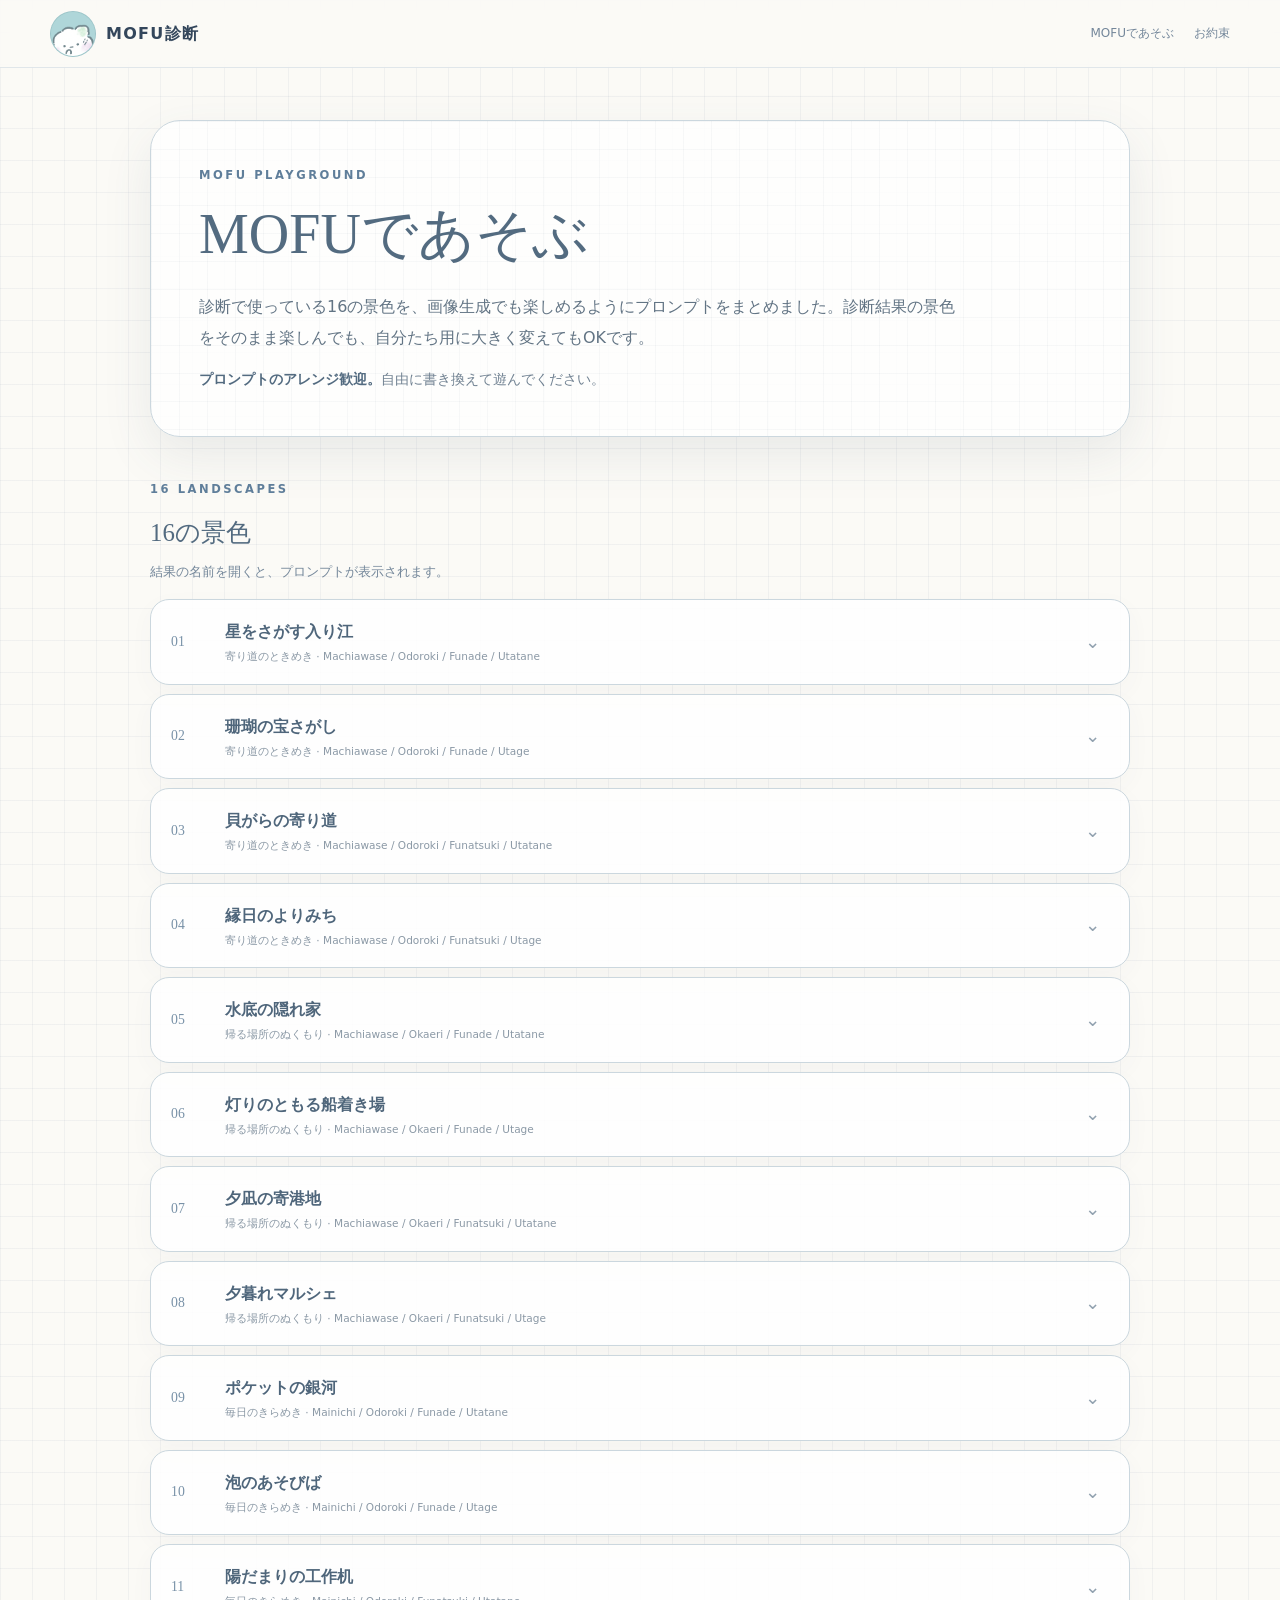
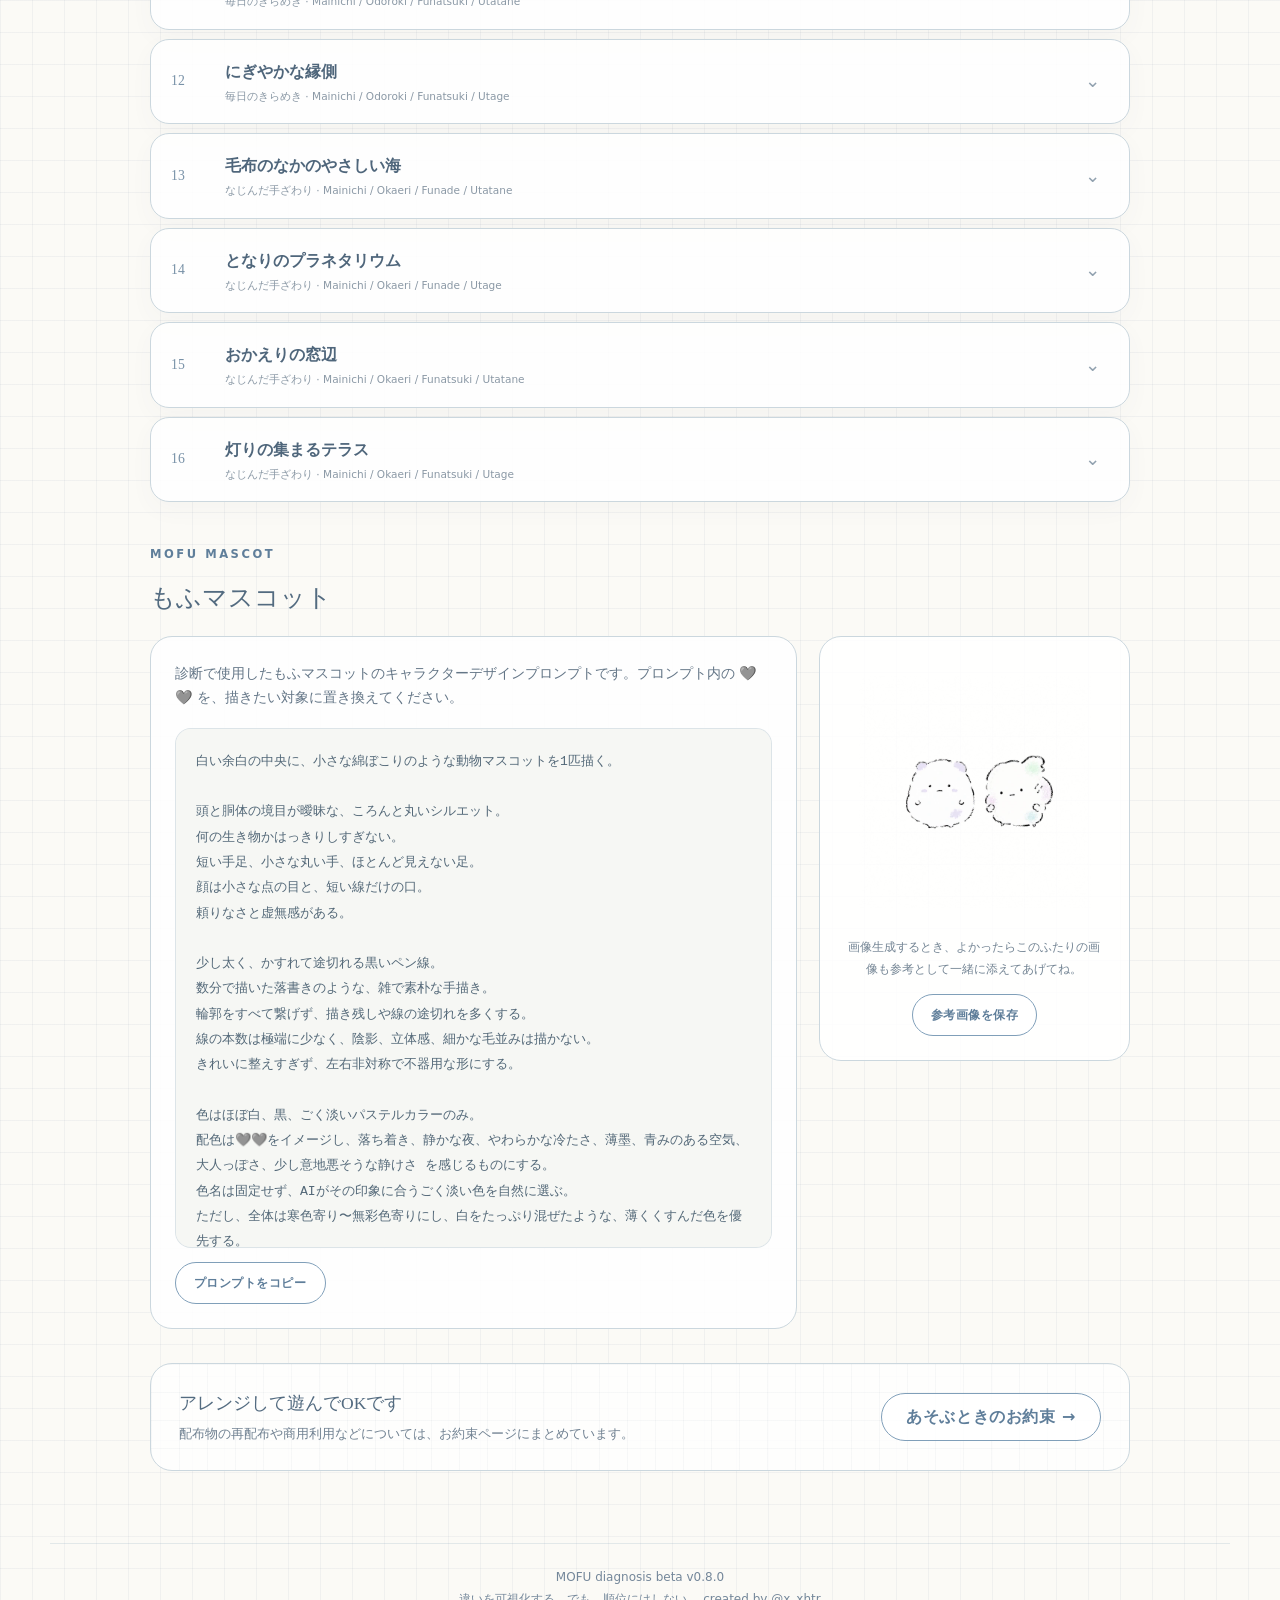
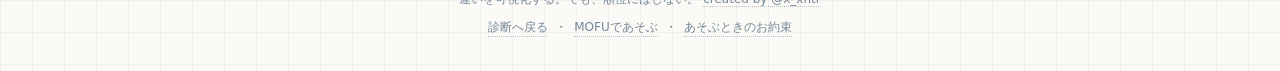
==== prompts.html @ 62f5533d "Update to v0.8.0" ====
<!doctype html>
<html lang="ja">
<head>
  <meta charset="utf-8" />
  <meta name="viewport" content="width=device-width, initial-scale=1, viewport-fit=cover" />
  <meta name="theme-color" content="#8aa7bf" />
  <meta name="description" content="MOFU診断の16の景色と、もふマスコットの画像生成プロンプト。" />
  <meta name="referrer" content="no-referrer" />
  <title>MOFUであそぶ｜MOFU診断</title>
  <link rel="manifest" href="manifest.webmanifest" />
  <link rel="icon" href="icons/icon-192.png" />
  <link rel="apple-touch-icon" href="icons/icon-192.png" />
  <link rel="stylesheet" href="styles.css" />
</head>
<body>
<div class="app-shell">
<header class="topbar">
  <a class="brand brand-link" href="index.html" aria-label="MOFU診断 ホームへ"><span class="brand-mark"><img src="assets/branding/ai-icon.webp" alt="" /></span><span>MOFU診断</span></a>
  <nav class="topbar-links" aria-label="サイト内リンク"><a href="prompts.html">MOFUであそぶ</a><a href="rules.html">お約束</a></nav>
</header>
<main class="page extras-page">
<section class="extras-hero panel-grid">
  <p class="eyebrow">MOFU playground</p>
  <h1>MOFUであそぶ</h1>
  <p>診断で使っている16の景色を、画像生成でも楽しめるようにプロンプトをまとめました。診断結果の景色をそのまま楽しんでも、自分たち用に大きく変えてもOKです。</p>
  <p class="extras-note"><strong>プロンプトのアレンジ歓迎。</strong>自由に書き換えて遊んでください。</p>
</section>

<section class="extras-section">
  <div class="section-heading"><p class="eyebrow">16 landscapes</p><h2>16の景色</h2><p>結果の名前を開くと、プロンプトが表示されます。</p></div>
  <div class="prompt-list"><details class="prompt-accordion">
<summary><span class="prompt-num">01</span><span class="prompt-summary-copy"><strong>星をさがす入り江</strong><small>寄り道のときめき · Machiawase / Odoroki / Funade / Utatane</small></span><span class="prompt-chevron" aria-hidden="true">⌄</span></summary>
<div class="prompt-body">
  <pre id="prompt-01" class="prompt-code"><code>入り江の静かな海辺で、ふたりが小さな星や光る欠片を見つけて眺めている。夜に寄りすぎず、やさしく青い薄明かり。小さなボート、波、きらりと光る星、入り江のカーブした地形を入れる。発見のわくわくがあるが、空気は静かで親密。</code></pre>
  <button class="ghost-btn copy-btn" data-copy="prompt-01">プロンプトをコピー</button>
</div>
</details><details class="prompt-accordion">
<summary><span class="prompt-num">02</span><span class="prompt-summary-copy"><strong>珊瑚の宝さがし</strong><small>寄り道のときめき · Machiawase / Odoroki / Funade / Utage</small></span><span class="prompt-chevron" aria-hidden="true">⌄</span></summary>
<div class="prompt-body">
  <pre id="prompt-02" class="prompt-code"><code>海の中の珊瑚や宝物のようなモチーフに囲まれて、ふたりが「見つけたもの」を嬉しそうに共有している。静かな海中というより、少しにぎやかな海の広場。珊瑚、泡、宝箱のような小物、他者の気配を示す小さな飾りや旗を加える。明るく、楽しい発見の空気。</code></pre>
  <button class="ghost-btn copy-btn" data-copy="prompt-02">プロンプトをコピー</button>
</div>
</details><details class="prompt-accordion">
<summary><span class="prompt-num">03</span><span class="prompt-summary-copy"><strong>貝がらの寄り道</strong><small>寄り道のときめき · Machiawase / Odoroki / Funatsuki / Utatane</small></span><span class="prompt-chevron" aria-hidden="true">⌄</span></summary>
<div class="prompt-body">
  <pre id="prompt-03" class="prompt-code"><code>岸辺を歩きながら、ふたりが小さな貝がらを拾っている。海辺の散歩道、小径、持ち帰りたくなる小さな発見、控えめなきらめき。暮らしへつながるやさしい寄り道の感じ。足元に貝がら、細い道、静かな波打ち際。</code></pre>
  <button class="ghost-btn copy-btn" data-copy="prompt-03">プロンプトをコピー</button>
</div>
</details><details class="prompt-accordion">
<summary><span class="prompt-num">04</span><span class="prompt-summary-copy"><strong>縁日のよりみち</strong><small>寄り道のときめき · Machiawase / Odoroki / Funatsuki / Utage</small></span><span class="prompt-chevron" aria-hidden="true">⌄</span></summary>
<div class="prompt-body">
  <pre id="prompt-04" class="prompt-code"><code>港町の小さな縁日やマルシェのような通りで、ふたりが楽しそうに寄り道している。提灯や旗、屋台っぽいモチーフをごくミニマルに。にぎやかだけどごちゃつきすぎない。暮らしの岸辺に小さなお祭りが混ざる感じ。</code></pre>
  <button class="ghost-btn copy-btn" data-copy="prompt-04">プロンプトをコピー</button>
</div>
</details><details class="prompt-accordion">
<summary><span class="prompt-num">05</span><span class="prompt-summary-copy"><strong>水底の隠れ家</strong><small>帰る場所のぬくもり · Machiawase / Okaeri / Funade / Utatane</small></span><span class="prompt-chevron" aria-hidden="true">⌄</span></summary>
<div class="prompt-body">
  <pre id="prompt-05" class="prompt-code"><code>静かな海の底の隠れ家。ふたりが小さなこもれる場所で寄り添っている。海藻、やわらかな泡、隠れ家の窓、小さな灯り。色は落ち着いた青。新しさより、安心して戻ってくる場所の感じを大切に。</code></pre>
  <button class="ghost-btn copy-btn" data-copy="prompt-05">プロンプトをコピー</button>
</div>
</details><details class="prompt-accordion">
<summary><span class="prompt-num">06</span><span class="prompt-summary-copy"><strong>灯りのともる船着き場</strong><small>帰る場所のぬくもり · Machiawase / Okaeri / Funade / Utage</small></span><span class="prompt-chevron" aria-hidden="true">⌄</span></summary>
<div class="prompt-body">
  <pre id="prompt-06" class="prompt-code"><code>港の船着き場に小さな灯りがともっていて、ふたりがそこにいる。奥には小さな船や灯台、桟橋。「帰ってこられる場所」のぬくもりと、人の行き来の気配を感じる。静かなにぎわい。</code></pre>
  <button class="ghost-btn copy-btn" data-copy="prompt-06">プロンプトをコピー</button>
</div>
</details><details class="prompt-accordion">
<summary><span class="prompt-num">07</span><span class="prompt-summary-copy"><strong>夕凪の寄港地</strong><small>帰る場所のぬくもり · Machiawase / Okaeri / Funatsuki / Utatane</small></span><span class="prompt-chevron" aria-hidden="true">⌄</span></summary>
<div class="prompt-body">
  <pre id="prompt-07" class="prompt-code"><code>夕凪の港。風がやんで、穏やかな水面。ふたりが静かな寄港地でほっとしている。夕焼けではなく、やわらかな夕方の青み。暮らしへ戻る前の、静かなぬくもり。港、岸壁、落ち着いた波。</code></pre>
  <button class="ghost-btn copy-btn" data-copy="prompt-07">プロンプトをコピー</button>
</div>
</details><details class="prompt-accordion">
<summary><span class="prompt-num">08</span><span class="prompt-summary-copy"><strong>夕暮れマルシェ</strong><small>帰る場所のぬくもり · Machiawase / Okaeri / Funatsuki / Utage</small></span><span class="prompt-chevron" aria-hidden="true">⌄</span></summary>
<div class="prompt-body">
  <pre id="prompt-08" class="prompt-code"><code>夕暮れの港町マルシェ。ふたりが並んで歩き、灯りのつきはじめた屋台や小さな出店がある。暮らしの中の交流と、なじみの相手に会う安心感。あたたかい夕方の色味を少し加える。</code></pre>
  <button class="ghost-btn copy-btn" data-copy="prompt-08">プロンプトをコピー</button>
</div>
</details><details class="prompt-accordion">
<summary><span class="prompt-num">09</span><span class="prompt-summary-copy"><strong>ポケットの銀河</strong><small>毎日のきらめき · Mainichi / Odoroki / Funade / Utatane</small></span><span class="prompt-chevron" aria-hidden="true">⌄</span></summary>
<div class="prompt-body">
  <pre id="prompt-09" class="prompt-code"><code>日常の中にある小さな宇宙。ふたりのそばに、ポケットからこぼれるような星や銀河のモチーフ。小さく深い秘密の宇宙をふたりで覗き込んでいる。毎日そばにいるのに、まだ発見がある感じ。やさしく不思議。</code></pre>
  <button class="ghost-btn copy-btn" data-copy="prompt-09">プロンプトをコピー</button>
</div>
</details><details class="prompt-accordion">
<summary><span class="prompt-num">10</span><span class="prompt-summary-copy"><strong>泡のあそびば</strong><small>毎日のきらめき · Mainichi / Odoroki / Funade / Utage</small></span><span class="prompt-chevron" aria-hidden="true">⌄</span></summary>
<div class="prompt-body">
  <pre id="prompt-10" class="prompt-code"><code>ふたりの周りに、ぽこぽこと泡や遊びのモチーフが広がる。海の中の遊び場のような空気。毎日の中で次々遊びが生まれて、それが少しにぎやかに広がっていく。明るく、軽やかで、弾む感じ。</code></pre>
  <button class="ghost-btn copy-btn" data-copy="prompt-10">プロンプトをコピー</button>
</div>
</details><details class="prompt-accordion">
<summary><span class="prompt-num">11</span><span class="prompt-summary-copy"><strong>陽だまりの工作机</strong><small>毎日のきらめき · Mainichi / Odoroki / Funatsuki / Utatane</small></span><span class="prompt-chevron" aria-hidden="true">⌄</span></summary>
<div class="prompt-body">
  <pre id="prompt-11" class="prompt-code"><code>窓辺や机のある、やさしい作業スペース。ふたりが机の上や横で、小さな工作や創作をしている。紙、ペン、はさみ、貝がら、メモなど。陽だまり、日常、ひらめきを形にする感じ。</code></pre>
  <button class="ghost-btn copy-btn" data-copy="prompt-11">プロンプトをコピー</button>
</div>
</details><details class="prompt-accordion">
<summary><span class="prompt-num">12</span><span class="prompt-summary-copy"><strong>にぎやかな縁側</strong><small>毎日のきらめき · Mainichi / Odoroki / Funatsuki / Utage</small></span><span class="prompt-chevron" aria-hidden="true">⌄</span></summary>
<div class="prompt-body">
  <pre id="prompt-12" class="prompt-code"><code>縁側やオープンなデッキのような場所で、ふたりがわいわいした空気の中にいる。暮らしの延長に、交流と発見が自然に混ざる感じ。縁側、湯のみ、植物、出入りする空気、小さな広がり。</code></pre>
  <button class="ghost-btn copy-btn" data-copy="prompt-12">プロンプトをコピー</button>
</div>
</details><details class="prompt-accordion">
<summary><span class="prompt-num">13</span><span class="prompt-summary-copy"><strong>毛布のなかのやさしい海</strong><small>なじんだ手ざわり · Mainichi / Okaeri / Funade / Utatane</small></span><span class="prompt-chevron" aria-hidden="true">⌄</span></summary>
<div class="prompt-body">
  <pre id="prompt-13" class="prompt-code"><code>やわらかな毛布の中に、海のモチーフが静かに溶け込んでいる。ふたりが毛布にくるまれながら、やさしい海の中にいるような景色。最もぬくとく、安心感が強い。淡いブルー、毛布のしわ、やわらかな波。とても愛おしく、静か。</code></pre>
  <button class="ghost-btn copy-btn" data-copy="prompt-13">プロンプトをコピー</button>
</div>
</details><details class="prompt-accordion">
<summary><span class="prompt-num">14</span><span class="prompt-summary-copy"><strong>となりのプラネタリウム</strong><small>なじんだ手ざわり · Mainichi / Okaeri / Funade / Utage</small></span><span class="prompt-chevron" aria-hidden="true">⌄</span></summary>
<div class="prompt-body">
  <pre id="prompt-14" class="prompt-code"><code>ふたりが小さなプラネタリウムの中で、同じ星空を眺めている。毎日隣にいながら、深い世界を一緒に見上げていて、そこに少し人の集まる気配もある。星、ドーム、座席のニュアンス。静かな共有のにぎわい。</code></pre>
  <button class="ghost-btn copy-btn" data-copy="prompt-14">プロンプトをコピー</button>
</div>
</details><details class="prompt-accordion">
<summary><span class="prompt-num">15</span><span class="prompt-summary-copy"><strong>おかえりの窓辺</strong><small>なじんだ手ざわり · Mainichi / Okaeri / Funatsuki / Utatane</small></span><span class="prompt-chevron" aria-hidden="true">⌄</span></summary>
<div class="prompt-body">
  <pre id="prompt-15" class="prompt-code"><code>窓辺にふたりがいる。外にはやさしい海辺の町。暮らしに相手がなじんでいて、何でもない毎日にちゃんと居場所がある。カーテン、窓枠、ひだまり、小さな椅子やクッション。静かな「いつもの場所」。</code></pre>
  <button class="ghost-btn copy-btn" data-copy="prompt-15">プロンプトをコピー</button>
</div>
</details><details class="prompt-accordion">
<summary><span class="prompt-num">16</span><span class="prompt-summary-copy"><strong>灯りの集まるテラス</strong><small>なじんだ手ざわり · Mainichi / Okaeri / Funatsuki / Utage</small></span><span class="prompt-chevron" aria-hidden="true">⌄</span></summary>
<div class="prompt-body">
  <pre id="prompt-16" class="prompt-code"><code>暮らしの中のテラスに、小さな灯りが集まっている。ふたりが中心にいて、そこへ人の気配や交流のぬくもりがやわらかく広がる。夕方から夜の間のあたたかな灯り。開かれているけれど落ち着く、やさしい集まりの場所。</code></pre>
  <button class="ghost-btn copy-btn" data-copy="prompt-16">プロンプトをコピー</button>
</div>
</details></div>
</section>

<section class="extras-section mascot-prompt-section">
  <div class="section-heading"><p class="eyebrow">Mofu mascot</p><h2>もふマスコット</h2></div>
  <div class="mascot-prompt-grid">
    <div>
      <p>診断で使用したもふマスコットのキャラクターデザインプロンプトです。プロンプト内の <strong>🩶🩶</strong> を、描きたい対象に置き換えてください。</p>
      <pre id="mofu-mascot-prompt" class="prompt-code mascot-code"><code>白い余白の中央に、小さな綿ぼこりのような動物マスコットを1匹描く。

頭と胴体の境目が曖昧な、ころんと丸いシルエット。
何の生き物かはっきりしすぎない。
短い手足、小さな丸い手、ほとんど見えない足。
顔は小さな点の目と、短い線だけの口。
頼りなさと虚無感がある。

少し太く、かすれて途切れる黒いペン線。
数分で描いた落書きのような、雑で素朴な手描き。
輪郭をすべて繋げず、描き残しや線の途切れを多くする。
線の本数は極端に少なく、陰影、立体感、細かな毛並みは描かない。
きれいに整えすぎず、左右非対称で不器用な形にする。

色はほぼ白、黒、ごく淡いパステルカラーのみ。
配色は🩶🩶をイメージし、落ち着き、静かな夜、やわらかな冷たさ、薄墨、青みのある空気、大人っぽさ、少し意地悪そうな静けさ を感じるものにする。
色名は固定せず、AIがその印象に合うごく淡い色を自然に選ぶ。
ただし、全体は寒色寄り〜無彩色寄りにし、白をたっぷり混ぜたような、薄くくすんだ色を優先する。
耳、頬、身体の一部に、ごく薄いクレヨンを数か所だけ雑に置くように着色する。
ベタ塗りや大きな色面ではなく、色はあくまで気配程度に薄く、白背景になじむ頼りない印象を保つ。
暖色メイン、鮮やかな色、強い黄味、派手な差し色は避ける。

広い白背景、文字なし、小物なし、影なし。
小さく描き、画面の大部分を余白にする。

かわいく作り込みすぎない。
商品用キャラクター、整ったデフォルメ、艶のある大きな瞳、丁寧な線画、アニメ塗り、ベクターイラストにはしない。</code></pre>
      <button class="ghost-btn copy-btn" data-copy="mofu-mascot-prompt">プロンプトをコピー</button>
    </div>
    <figure class="reference-mascots">
      <img src="assets/mascots/pair.webp" alt="MOFU診断で使っているAIちゃんとユーザーちゃんのもふマスコット参考画像" />
      <figcaption>画像生成するとき、よかったらこのふたりの画像も参考として一緒に添えてあげてね。</figcaption>
      <a class="ghost-btn button-link compact-link" href="assets/mascots/pair.webp" download="mofu-mascot-reference.webp">参考画像を保存</a>
    </figure>
  </div>
</section>

<section class="rules-teaser panel-grid">
  <div><h2>アレンジして遊んでOKです</h2><p>配布物の再配布や商用利用などについては、お約束ページにまとめています。</p></div>
  <a class="ghost-btn button-link" href="rules.html">あそぶときのお約束 →</a>
</section>
</main>
<script src="prompts.js"></script>
<footer class="footer">
  <div class="footer-line">MOFU diagnosis beta v0.8.0</div>
  <div class="footer-line">違いを可視化する。でも、順位にはしない。 <a href="https://x.com/x_xhtr" target="_blank" rel="noreferrer">created by @x_xhtr</a></div>
  <nav class="footer-nav" aria-label="サイト内リンク"><a href="index.html">診断へ戻る</a><span>・</span><a href="prompts.html">MOFUであそぶ</a><span>・</span><a href="rules.html">あそぶときのお約束</a></nav>
</footer>
</div>
</body>
</html>
---- styles.css ----
:root{
  --ink:#33465b;
  --muted:#74879a;
  --paper:#fbfaf6;
  --paper-2:#f3f4f1;
  --line:#cbd7de;
  --blue:#809fb9;
  --blue-dark:#5f7e9a;
  --sea:#a9d6d1;
  --sunset:#e5bdbe;
  --sky:#bfdff2;
  --lav:#cfcbe6;
  --shadow:0 18px 50px rgba(72,93,111,.10);
  --radius:28px;
}
*{box-sizing:border-box}
html{scroll-behavior:smooth}
body{
  margin:0;
  color:var(--ink);
  background:
    linear-gradient(rgba(116,135,154,.08) 1px, transparent 1px),
    linear-gradient(90deg, rgba(116,135,154,.08) 1px, transparent 1px),
    var(--paper);
  background-size:32px 32px;
  font-family:"Yu Gothic","Hiragino Kaku Gothic ProN","Noto Sans JP",system-ui,-apple-system,sans-serif;
  line-height:1.75;
}
button,input{font:inherit}
button{cursor:pointer}
img{max-width:100%;display:block}
.app-shell{min-height:100vh;display:flex;flex-direction:column}
.topbar{
  position:sticky;top:0;z-index:20;
  min-height:68px;padding:0 max(18px,calc((100vw - 1180px)/2));
  display:flex;align-items:center;justify-content:space-between;gap:20px;
  background:rgba(251,250,246,.88);backdrop-filter:blur(14px);
  border-bottom:1px solid rgba(128,159,185,.22);
}
.brand{border:0;background:transparent;color:var(--ink);display:flex;align-items:center;gap:10px;font-weight:700;letter-spacing:.08em;font-size:1rem}
.brand-mark{width:34px;height:34px;border:1px solid var(--line);border-radius:12px;display:grid;place-items:center;background:white;color:var(--blue-dark)}
.topbar-note{font-size:.78rem;letter-spacing:.06em;color:var(--muted)}
.page{width:min(1180px,calc(100% - 32px));margin:0 auto;padding:52px 0 72px;flex:1}
.panel-grid{
  background:
    linear-gradient(rgba(116,135,154,.055) 1px, transparent 1px),
    linear-gradient(90deg, rgba(116,135,154,.055) 1px, transparent 1px),
    rgba(255,255,255,.84);
  background-size:28px 28px;
}
.hero{min-height:520px;border:1px solid var(--line);border-radius:36px;box-shadow:var(--shadow);overflow:hidden;display:grid;grid-template-columns:1.08fr .92fr}
.hero-copy{padding:68px 64px;align-self:center}
.eyebrow{margin:0 0 12px;text-transform:uppercase;letter-spacing:.22em;font-size:.72rem;color:var(--blue-dark);font-weight:700}
.hero h1,.quiz-head h1,.result-head h1{font-family:"Yu Mincho","Hiragino Mincho ProN",serif;font-weight:500;letter-spacing:.035em;line-height:1.35;margin:.1em 0 .55em}
.hero h1{font-size:clamp(2.2rem,4.2vw,4.2rem)}
.hero h1 span{color:var(--blue-dark)}
.lead{max-width:640px;color:#5f7081;font-size:1.05rem;margin:0 0 16px}
.term-note{max-width:650px;margin:0 0 30px;padding:12px 14px;border-left:3px solid rgba(128,159,185,.42);background:rgba(255,255,255,.46);color:#6a7b8b;font-size:.82rem;line-height:1.75}.term-note strong{color:#536b80}
.hero-actions,.result-actions{display:flex;flex-wrap:wrap;gap:12px}
.primary-btn,.ghost-btn{
  min-height:48px;padding:0 24px;border-radius:999px;border:1px solid var(--blue);font-weight:700;letter-spacing:.04em;transition:.18s ease;
}
.primary-btn{background:var(--blue-dark);color:white;box-shadow:0 10px 24px rgba(95,126,154,.18)}
.primary-btn:hover{transform:translateY(-1px);background:#55738f}
.primary-btn:disabled{opacity:.38;cursor:not-allowed;transform:none}
.ghost-btn{background:rgba(255,255,255,.8);color:var(--blue-dark)}
.ghost-btn:hover{background:white;transform:translateY(-1px)}
.tiny-note{font-size:.78rem;color:var(--muted);margin-top:14px}
.center{text-align:center}
.hero-visual{position:relative;min-height:440px;background:linear-gradient(180deg,rgba(169,214,209,.22),rgba(191,223,242,.18));overflow:hidden}
.pair-mascot{position:absolute;width:min(70%,390px);left:50%;bottom:58px;transform:translateX(-50%);filter:drop-shadow(0 12px 18px rgba(71,84,101,.08))}
.harbor-lines{position:absolute;left:8%;right:8%;bottom:34px;height:90px;border-bottom:1px solid rgba(95,126,154,.38)}
.harbor-lines:before,.harbor-lines:after{content:"";position:absolute;bottom:0;border:1px solid rgba(95,126,154,.42);border-bottom:0}
.harbor-lines:before{left:5%;width:58px;height:40px;border-radius:20px 20px 0 0}
.harbor-lines:after{right:8%;width:120px;height:56px;border-radius:8px 8px 0 0}
.float-bubble{position:absolute;border-radius:50%;background:rgba(255,255,255,.44);border:1px solid rgba(128,159,185,.18)}
.b1{width:58px;height:58px;right:16%;top:16%}.b2{width:22px;height:22px;right:28%;top:30%}
.intro-cards{display:grid;grid-template-columns:repeat(4,1fr);gap:16px;margin-top:22px}
.mini-card{background:rgba(255,255,255,.84);border:1px solid var(--line);border-radius:22px;padding:22px;min-height:160px;position:relative;overflow:hidden}
.mini-card:after{content:"";position:absolute;inset:auto -30px -30px auto;width:100px;height:100px;border-radius:50%;background:var(--accent);opacity:.22}
.mini-card h2{font-family:Georgia,"Times New Roman",serif;font-size:1rem;margin:8px 0 4px;letter-spacing:.025em}.mini-card p{font-size:.8rem;color:var(--muted);margin:0}.mini-card .axis-kana{font-size:.75rem;color:#5f7387;margin-bottom:4px}
.axis-letter{font-family:Georgia,serif;font-size:2rem;color:var(--accent)}
.m-color{--accent:var(--sea)}.o-color{--accent:var(--sunset)}.f-color{--accent:var(--sky)}.u-color{--accent:var(--lav)}
.footer{width:min(1180px,calc(100% - 32px));margin:0 auto;padding:24px 0 34px;border-top:1px solid rgba(128,159,185,.2);font-size:.75rem;color:var(--muted);display:grid;justify-items:center;gap:4px;text-align:center;line-height:1.55}

.quiz-wrap{max-width:980px;margin:0 auto;min-height:calc(100svh - 150px);display:flex;flex-direction:column;justify-content:center}
.quiz-head{display:flex;align-items:flex-end;justify-content:space-between;gap:24px;margin-bottom:18px}
.quiz-head h1{font-size:clamp(1.05rem,1.8vw,1.35rem);margin-bottom:0;letter-spacing:.03em}
.progress-copy{font-family:Georgia,serif;color:var(--blue-dark);font-size:1.15rem;white-space:nowrap}
.progress-track{height:8px;border-radius:999px;background:#e9ece9;overflow:hidden;margin-bottom:22px;border:1px solid rgba(128,159,185,.18)}
#progress-fill{height:100%;width:0;background:linear-gradient(90deg,var(--sea),var(--blue));transition:width .25s ease}
.question-card{border:1px solid var(--line);border-radius:32px;box-shadow:var(--shadow);display:grid;grid-template-columns:170px 1fr;overflow:hidden;min-height:470px}
.q-mascot{display:grid;place-items:center;background:linear-gradient(180deg,rgba(191,223,242,.26),rgba(207,203,230,.18));padding:24px}
.q-mascot img{width:130px;max-height:240px;object-fit:contain}
.question-content{padding:42px 44px 36px}
.axis-chip{display:inline-grid;place-items:center;width:38px;height:38px;border-radius:13px;background:#e9f0f4;color:var(--blue-dark);font-weight:800;margin:0 0 10px}
.question-content h2{margin:.1em 0 22px;font-size:1.35rem;font-weight:650}
.choice-pair{display:grid;grid-template-columns:1fr 34px 1fr;gap:12px;align-items:stretch}
.choice-side{border:1px solid var(--line);border-radius:20px;background:rgba(255,255,255,.78);padding:22px;min-height:150px;display:flex;flex-direction:column;justify-content:center}
.choice-side p{font-size:1.02rem;margin:6px 0 0;line-height:1.7}
.side-label{font-size:.62rem;letter-spacing:.2em;color:var(--muted)}
.pair-arrow{display:grid;place-items:center;color:var(--muted)}
.scale-fieldset{border:0;padding:0;margin:30px 0 22px}
.scale-fieldset legend{font-size:.82rem;color:var(--muted);margin-bottom:12px}
.scale-options{display:grid;grid-template-columns:repeat(5,1fr);gap:8px}
.scale-option{position:relative}
.scale-option input{position:absolute;opacity:0;pointer-events:none}
.scale-option label{min-height:72px;padding:10px 6px;border:1px solid var(--line);border-radius:16px;background:rgba(255,255,255,.72);display:grid;place-items:center;text-align:center;font-size:.76rem;line-height:1.35;transition:.15s ease}
.scale-option label:before{content:"";width:14px;height:14px;border:2px solid var(--blue);border-radius:50%;margin-bottom:7px;background:white}
.scale-option input:checked+label{background:#eaf1f5;border-color:var(--blue);color:var(--blue-dark);font-weight:700;transform:translateY(-1px)}
.scale-option input:checked+label:before{box-shadow:inset 0 0 0 3px white;background:var(--blue-dark)}
.quiz-nav{display:flex;justify-content:space-between;gap:12px;margin-top:10px}

.result-wrap{max-width:1120px;margin:0 auto}
.result-head{display:flex;justify-content:space-between;gap:24px;align-items:center;margin-bottom:24px;padding:0 10px}
.result-head h1{font-size:clamp(2rem,4.5vw,3.6rem);margin:.05em 0 .18em}
.result-mascot{width:120px;height:120px;object-fit:contain;flex:0 0 auto}
.category-pill{display:inline-block;margin:0 0 8px;padding:7px 15px;border-radius:999px;background:var(--category-color,#e7edf0);font-size:.82rem;color:#52677b}
.mofu-line{font-family:Georgia,"Times New Roman",serif;letter-spacing:.08em;color:var(--muted);font-size:.9rem}
.result-grid{display:grid;grid-template-columns:minmax(320px,.88fr) minmax(390px,1.12fr);gap:26px;align-items:start}
.result-card-frame{background:white;border:1px solid var(--line);border-radius:28px;padding:14px;box-shadow:var(--shadow);position:sticky;top:92px}
.result-card-frame img{border-radius:20px;width:100%}
.result-details{display:grid;gap:18px}
.detail-card{background:rgba(255,255,255,.86);border:1px solid var(--line);border-radius:24px;padding:28px 30px;box-shadow:0 14px 36px rgba(72,93,111,.06)}
.detail-card h2{font-size:1rem;margin:0 0 12px;color:var(--blue-dark);letter-spacing:.05em}
.detail-card p{margin:0;color:#5d6e7e}
.axis-results{display:grid;gap:18px;margin-top:12px}
.axis-result{display:grid;grid-template-columns:155px 1fr 155px;gap:12px;align-items:center}
.axis-result .end{color:#66798a;line-height:1.35;display:grid;gap:3px}.axis-result .end strong{font-family:Georgia,"Times New Roman",serif;font-size:.82rem;font-weight:600;letter-spacing:.025em;color:#526b82}.axis-result .end small{font-size:.69rem;color:#8191a0}.axis-result .end.right{text-align:right;justify-items:end}
.axis-track{height:18px;border-radius:999px;background:linear-gradient(90deg,#d9e9e7,#eef0ef 50%,#dfe9f1);position:relative;border:1px solid rgba(128,159,185,.22);box-shadow:inset 0 1px 2px rgba(71,89,105,.05)}
.axis-dot{position:absolute;top:50%;left:50%;width:20px;height:20px;border-radius:50%;background:var(--blue-dark);border:3px solid white;box-shadow:0 2px 8px rgba(64,83,99,.22);transform:translate(-50%,-50%)}
.axis-ticks{position:absolute;inset:0;display:flex;justify-content:space-evenly;align-items:center;pointer-events:none}
.axis-ticks i{width:1px;height:5px;background:rgba(95,126,154,.25)}

.mofu-explain-intro{font-size:.86rem;line-height:1.8;margin-bottom:18px!important;color:#718292!important}
.mofu-explanations{display:grid;gap:12px}
.mofu-explanation{border:1px solid rgba(128,159,185,.24);border-radius:18px;padding:18px 19px;background:rgba(250,252,252,.72);position:relative;overflow:hidden}
.mofu-explanation:after{content:"";position:absolute;right:-28px;bottom:-28px;width:88px;height:88px;border-radius:50%;background:var(--mofu-accent,#dce8ee);opacity:.28}
.mofu-explanation.axis-m{--mofu-accent:var(--sea)}.mofu-explanation.axis-o{--mofu-accent:var(--sunset)}.mofu-explanation.axis-f{--mofu-accent:var(--sky)}.mofu-explanation.axis-u{--mofu-accent:var(--lav)}
.mofu-explanation-head{display:flex;align-items:center;gap:12px;margin-bottom:10px;position:relative;z-index:1}
.mofu-explanation-letter{width:34px;height:34px;border-radius:11px;display:grid;place-items:center;font-family:Georgia,serif;font-weight:700;color:#526b82;background:color-mix(in srgb,var(--mofu-accent) 42%,white);border:1px solid rgba(128,159,185,.22);flex:0 0 auto}
.mofu-explanation-head h3{margin:0;font-family:Georgia,"Times New Roman",serif;font-size:1rem;letter-spacing:.03em;color:#4e667c}
.mofu-explanation-head p{margin:1px 0 0!important;font-size:.73rem;color:#8191a0!important}
.mofu-explanation-text{font-size:.87rem;line-height:1.85;position:relative;z-index:1}

@media (max-width:900px){
  .page{padding-top:32px}
  .hero{grid-template-columns:1fr;min-height:auto}
  .hero-copy{padding:46px 34px 24px}
  .hero-visual{min-height:310px}
  .intro-cards{grid-template-columns:repeat(2,1fr)}
  .question-card{grid-template-columns:1fr}
  .q-mascot{height:120px;padding:10px}
  .q-mascot img{height:100px;width:auto}
  .result-grid{grid-template-columns:1fr}
  .result-card-frame{position:static;max-width:560px;margin:0 auto;width:100%}
}
@media (max-width:640px){
  body{background-size:24px 24px}
  .topbar{min-height:58px;padding:0 14px}.topbar-note{display:none}
  .page{width:min(100% - 20px,1180px);padding:22px 0 52px}
  .hero{border-radius:26px}.hero-copy{padding:34px 24px 18px}.hero h1{font-size:2.35rem}.lead{font-size:.94rem}.term-note{font-size:.76rem;margin-bottom:24px}
  .hero-actions{display:grid}.primary-btn,.ghost-btn{width:100%}
  .intro-cards{grid-template-columns:1fr;gap:10px}.mini-card{min-height:0;padding:17px 18px}
  .quiz-head{align-items:flex-start}.quiz-head h1{font-size:1.8rem}.progress-copy{font-size:.95rem}
  .question-card{border-radius:24px}.question-content{padding:28px 18px 24px}
  .choice-pair{grid-template-columns:1fr}.pair-arrow{height:16px;transform:rotate(90deg)}.choice-side{min-height:115px;padding:18px}
  .scale-options{gap:5px}.scale-option label{font-size:.65rem;min-height:76px;padding:8px 2px;border-radius:13px}
  .quiz-nav{display:grid;grid-template-columns:1fr 1fr}.quiz-nav .primary-btn,.quiz-nav .ghost-btn{padding:0 12px}
  .result-head{align-items:flex-end}.result-mascot{width:74px;height:74px}.result-head h1{font-size:2rem}.mofu-line{font-size:.75rem;letter-spacing:.045em}
  .detail-card{padding:22px 18px;border-radius:20px}
  .axis-result{grid-template-columns:1fr 1fr;grid-template-areas:"left right" "track track";gap:7px 12px}.axis-result .end.left{grid-area:left}.axis-result .end.right{grid-area:right;text-align:right;justify-items:end}.axis-track{grid-area:track}.axis-result .end strong{font-size:.76rem}.axis-result .end small{font-size:.64rem}.mofu-explanation{padding:16px}.mofu-explanation-text{font-size:.82rem}
  .footer{font-size:.68rem;display:grid;gap:3px}
}

.tie-note{margin:0 0 20px;color:#66798a;line-height:1.8}
.tie-axis{font-family:"Yu Mincho","Hiragino Mincho ProN",serif;font-weight:500;color:var(--blue-dark);margin:0 0 22px}
.tie-choices{display:grid;grid-template-columns:1fr 1fr;gap:14px}
.tie-choice{min-height:150px;padding:20px;border:1px solid var(--line);border-radius:20px;background:rgba(255,255,255,.82);color:#566a7b;display:flex;align-items:center;justify-content:center;gap:12px;line-height:1.7;text-align:left;transition:.15s ease}
.tie-choice:hover{transform:translateY(-1px);border-color:var(--blue);background:#f5fafc}.tie-choice strong{font-weight:600}.tie-choice span{font-size:1.25rem;color:var(--blue-dark)}
@media (max-width:640px){.tie-choices{grid-template-columns:1fr}.tie-choice{min-height:110px}.quiz-wrap{min-height:calc(100svh - 110px)}.quiz-head h1{font-size:1rem}}

.result-actions,.share-actions{display:flex;flex-wrap:wrap;gap:12px}
.share-card{overflow:hidden}
.share-lead{margin-bottom:14px!important}
.share-note{margin-top:10px}
.share-preview-wrap{margin-top:18px;border:1px solid rgba(128,159,185,.24);border-radius:22px;padding:16px;background:linear-gradient(180deg,rgba(248,250,249,.9),rgba(243,247,248,.9));box-shadow:inset 0 1px 0 rgba(255,255,255,.65)}
.share-preview{width:100%;display:block;border-radius:16px;box-shadow:0 12px 30px rgba(72,93,111,.12)}

@media (max-width:640px){
  .share-actions,.result-actions{display:grid;grid-template-columns:1fr}
}

.hero-line{display:block;white-space:nowrap}
.hero-accent{color:var(--blue-dark)}
@media (max-width:1180px) and (min-width:901px){.hero h1{font-size:clamp(2rem,3.8vw,3.35rem)}}
@media (max-width:640px){.hero-line{white-space:normal}.hero h1{font-size:2.18rem}}

/* ===== v0.6 home redesign ===== */
.brand-mark{
  overflow:hidden;
  border-radius:50%;
  background:#f1f6f7;
  flex:0 0 auto;
}
.brand-mark img{width:100%;height:100%;object-fit:cover;display:block}

.home-hero{
  min-height:610px;
  border:1px solid var(--line);
  border-radius:36px;
  box-shadow:var(--shadow);
  overflow:hidden;
  display:grid;
  grid-template-columns:minmax(0,1.12fr) minmax(340px,.88fr);
  background:rgba(255,255,255,.9);
  position:relative;
}
.home-hero .hero-copy{
  padding:66px 58px 52px;
  align-self:center;
  position:relative;
  z-index:2;
  background:
    linear-gradient(rgba(116,135,154,.045) 1px, transparent 1px),
    linear-gradient(90deg, rgba(116,135,154,.045) 1px, transparent 1px),
    rgba(255,255,255,.92);
  background-size:28px 28px;
}
.hero-title-wrap{position:relative;display:inline-block;max-width:100%}
.home-hero h1{
  font-size:clamp(2.5rem,4.3vw,4.05rem);
  line-height:1.34;
  margin:.12em 0 .55em;
  letter-spacing:.035em;
}
.home-hero .hero-line{display:block;white-space:nowrap}
.home-hero .hero-accent{color:var(--blue-dark)}
.title-sparkles{
  position:absolute;
  width:72px;
  height:54px;
  right:-62px;
  top:48%;
  transform:translateY(-50%);
  fill:rgba(174,174,226,.10);
  stroke:#aeb3de;
  stroke-width:2.2;
  stroke-linejoin:round;
  opacity:.9;
}
.home-hero .lead{max-width:650px;font-size:1rem;line-height:1.9;margin-bottom:18px}
.home-hero .term-note{max-width:660px;margin-bottom:28px;padding:13px 15px;background:rgba(255,255,255,.66)}
.home-hero .hero-actions .primary-btn,.home-hero .hero-actions .ghost-btn{display:inline-flex;align-items:center;justify-content:center;gap:22px}

.home-hero .hero-visual{
  position:relative;
  min-height:610px;
  background-image:url('assets/branding/hero-seaside.webp');
  background-size:cover;
  background-position:center 63%;
  overflow:hidden;
}
.home-hero .hero-visual::before{
  content:"";
  position:absolute;
  inset:0;
  background:
    linear-gradient(90deg,rgba(255,255,255,.96) 0%,rgba(255,255,255,.68) 16%,rgba(255,255,255,.10) 48%,rgba(255,255,255,.02) 100%),
    linear-gradient(180deg,rgba(255,255,255,.10),rgba(251,250,246,.08));
}
.home-hero .hero-visual::after{
  content:"";
  position:absolute;
  inset:0;
  background:
    linear-gradient(rgba(116,135,154,.035) 1px,transparent 1px),
    linear-gradient(90deg,rgba(116,135,154,.035) 1px,transparent 1px);
  background-size:28px 28px;
  mix-blend-mode:multiply;
  pointer-events:none;
}
.hero-image-fade{position:absolute;inset:0;box-shadow:inset 18px 0 30px rgba(255,255,255,.26);pointer-events:none}

.intro-cards{gap:14px;margin-top:16px}
.mini-card{
  min-height:145px;
  padding:20px 20px 18px;
  display:grid;
  grid-template-columns:50px minmax(0,1fr);
  gap:12px;
  align-items:start;
  background:rgba(255,255,255,.9);
  box-shadow:0 10px 28px rgba(72,93,111,.05);
}
.mini-card .axis-letter{font-size:2.55rem;line-height:1;color:var(--accent);padding-top:2px}
.mini-card h2{font-size:.92rem;margin:1px 0 4px;white-space:nowrap}
.mini-card .axis-kana{font-size:.72rem;margin-bottom:4px}
.mini-card p:last-child{font-size:.74rem;line-height:1.55}
.mini-card:after{width:82px;height:82px;right:-24px;bottom:-28px;opacity:.18}

.footer a{color:inherit;text-decoration:none;border-bottom:1px dotted rgba(116,135,154,.48)}
.footer a:hover{color:var(--blue-dark)}

@media (max-width:1023px){
  .home-hero{grid-template-columns:minmax(0,1fr) minmax(300px,.78fr);min-height:560px}
  .home-hero .hero-copy{padding:52px 40px 42px}
  .home-hero .hero-visual{min-height:560px}
  .home-hero h1{font-size:clamp(2.25rem,4.9vw,3.25rem)}
  .title-sparkles{right:-44px;width:58px}
  .intro-cards{grid-template-columns:repeat(2,minmax(0,1fr))}
  .mini-card{min-height:132px}
}

@media (max-width:767px){
  .topbar-note{display:none}
  .home-hero{grid-template-columns:1fr;min-height:auto;border-radius:28px}
  .home-hero .hero-copy{padding:38px 25px 28px}
  .home-hero h1{font-size:clamp(2.05rem,9vw,2.8rem);line-height:1.38;margin-bottom:.62em}
  .home-hero .hero-line{white-space:normal}
  .title-sparkles{width:50px;height:38px;right:2px;top:-26px;transform:none}
  .home-hero .lead{font-size:.92rem;line-height:1.8}
  .home-hero .term-note{font-size:.76rem;margin-bottom:22px}
  .home-hero .hero-actions{display:grid;grid-template-columns:1fr;gap:10px}
  .home-hero .hero-actions .primary-btn,.home-hero .hero-actions .ghost-btn{width:100%;gap:16px}
  .home-hero .hero-visual{min-height:330px;order:2;background-position:center 65%}
  .home-hero .hero-visual::before{
    background:linear-gradient(180deg,rgba(255,255,255,.94) 0%,rgba(255,255,255,.30) 22%,rgba(255,255,255,.03) 58%,rgba(251,250,246,.08) 100%);
  }
  .intro-cards{grid-template-columns:1fr;gap:10px;margin-top:12px}
  .mini-card{grid-template-columns:46px minmax(0,1fr);min-height:0;padding:17px 18px}
  .mini-card .axis-letter{font-size:2.15rem}
  .mini-card h2{font-size:.9rem;white-space:normal}
  .mini-card p:last-child{font-size:.73rem}
}

@media (max-width:380px){
  .home-hero .hero-copy{padding-left:20px;padding-right:20px}
  .home-hero h1{font-size:1.98rem;letter-spacing:.02em}
  .home-hero .hero-visual{min-height:292px}
}


/* ===== v0.6.1 polish ===== */
.brand-mark{width:46px;height:46px;border-color:rgba(128,159,185,.32);background:#a9d6d1}

/* Keep answer controls in a stable vertical position between questions. */
@media (min-width:641px){
  .question-content{display:flex;flex-direction:column;min-height:470px}
  .choice-pair{height:184px;min-height:184px;flex:0 0 184px}
  .choice-side{height:184px;min-height:184px;overflow:hidden}
  .scale-fieldset{margin-top:30px;flex:0 0 auto}
  .quiz-nav{margin-top:auto}
}
@media (max-width:640px){
  .choice-side{min-height:132px}
}

/* Share actions become explicit after the image is generated. */
.share-actions .ghost-btn[hidden]{display:none}
.share-preview-wrap[hidden]{display:none}
.share-status{margin-top:10px;min-height:1.5em;color:var(--muted);font-size:.76rem;line-height:1.6}


/* ===== v0.6.3 polish ===== */
.progress-copy{font-variant-numeric:tabular-nums;min-width:7ch;text-align:right}
.eyebrow #question-label{display:inline-block;min-width:2ch;text-align:left;font-variant-numeric:tabular-nums}
.axis-pair{display:grid;grid-template-columns:1fr;gap:2px;line-height:1.38;margin-top:6px!important}
.axis-pair-arrow{display:block;color:#90a2b1;line-height:1;text-align:left}
.title-sparkles{right:-76px;top:42%;stroke-linecap:round}
@media (max-width:1023px){.title-sparkles{right:-54px;top:44%}}
@media (max-width:767px){.title-sparkles{right:6px;top:-18px}}

/* ===== v0.7 beta privacy note ===== */
.privacy-note{
  margin:14px 0 0;
  max-width:660px;
  color:#7a8b99;
  font-size:.74rem;
  line-height:1.75;
}
.privacy-note strong{
  color:#5d7489;
  margin-right:.35em;
}
@media (max-width:767px){
  .privacy-note{font-size:.7rem}
}


/* ===== v0.7.2 A/B readability + marker highlights ===== */
:root{--a-accent:#79a9a4;--a-soft:#e1efec;--b-accent:#9a90b8;--b-soft:#eeeaf7}
.choice-side.a-side{border-color:color-mix(in srgb,var(--a-accent) 34%,var(--line));background:linear-gradient(180deg,rgba(255,255,255,.88),color-mix(in srgb,var(--a-soft) 48%,white))}
.choice-side.b-side{border-color:color-mix(in srgb,var(--b-accent) 30%,var(--line));background:linear-gradient(180deg,rgba(255,255,255,.88),color-mix(in srgb,var(--b-soft) 48%,white))}
.side-label{align-self:flex-start;display:inline-grid;place-items:center;min-width:30px;height:25px;padding:0 9px;border-radius:999px;letter-spacing:.08em;font-size:.68rem;font-weight:800}
.side-label-a{color:#527c78;background:var(--a-soft);border:1px solid rgba(121,169,164,.28)}
.side-label-b{color:#72688d;background:var(--b-soft);border:1px solid rgba(154,144,184,.28)}
.marker{font-weight:700;padding:0 .08em;border-radius:.18em;background-repeat:no-repeat;background-size:100% .58em;background-position:0 92%;box-decoration-break:clone;-webkit-box-decoration-break:clone}
.marker-a{background-image:linear-gradient(rgba(178,220,212,.72),rgba(178,220,212,.72))}
.marker-b{background-image:linear-gradient(rgba(211,202,234,.72),rgba(211,202,234,.72))}
.scale-option.tone-a label:before{border-color:var(--a-accent)}
.scale-option.tone-b label:before{border-color:var(--b-accent)}
.scale-option.tone-center label:before{border-color:var(--blue)}
.scale-option.tone-a input:checked+label{background:var(--a-soft);border-color:var(--a-accent);color:#4f7773}
.scale-option.tone-b input:checked+label{background:var(--b-soft);border-color:var(--b-accent);color:#6d6488}
.scale-option.tone-center input:checked+label{background:#eef3f5;border-color:var(--blue);color:var(--blue-dark)}
.scale-option.tone-a input:checked+label:before{background:var(--a-accent)}
.scale-option.tone-b input:checked+label:before{background:var(--b-accent)}
.tie-choice{justify-content:flex-start;text-align:left}
.tie-choice-a{border-color:color-mix(in srgb,var(--a-accent) 32%,var(--line))}
.tie-choice-b{border-color:color-mix(in srgb,var(--b-accent) 30%,var(--line))}
.tie-side-label{display:grid;place-items:center;flex:0 0 auto;width:32px;height:32px;border-radius:999px;font-weight:800;font-size:.78rem}
.tie-choice-a .tie-side-label{background:var(--a-soft);color:#527c78}
.tie-choice-b .tie-side-label{background:var(--b-soft);color:#72688d}
.x-share-btn{min-height:48px;padding:0 22px;border-radius:999px;border:1px solid #536474;background:#536474;color:#fff;font-weight:700;letter-spacing:.04em;transition:.18s ease}
.x-share-btn:hover{transform:translateY(-1px);filter:brightness(.96)}
.footer-line{max-width:100%}
@media(max-width:640px){
  .choice-side p{font-size:.98rem;line-height:1.8}
  .side-label{margin-bottom:2px}
  .x-share-btn{width:100%}
  .quiz-head h1{font-size:.98rem;letter-spacing:.015em;line-height:1.55}
}


/* ===== v0.8.0: 16-question edition + MOFU playground ===== */
a.brand{text-decoration:none}.button-link{text-decoration:none;display:inline-flex;align-items:center;justify-content:center}.compact-link{min-height:42px;padding:0 18px;font-size:.78rem}
.footer-nav{display:flex;align-items:center;justify-content:center;gap:7px;flex-wrap:wrap;margin-top:5px}.footer-nav a{color:inherit;text-decoration:none;border-bottom:1px dotted rgba(116,135,154,.48)}
.bonus-panel{margin-top:18px;border:1px solid var(--line);border-radius:24px;padding:26px 30px;display:flex;align-items:center;justify-content:space-between;gap:24px;background-color:rgba(255,255,255,.82);box-shadow:0 12px 32px rgba(72,93,111,.05)}
.bonus-panel h2{font-family:"Yu Mincho","Hiragino Mincho ProN",serif;font-weight:500;margin:0 0 5px;color:#536b80}.bonus-panel p:not(.eyebrow){margin:0;color:#6e7f8e;font-size:.84rem}
.topbar-links{display:flex;gap:20px;font-size:.75rem}.topbar-links a{color:var(--muted);text-decoration:none}.topbar-links a:hover{color:var(--blue-dark)}
.extras-page{max-width:980px}.extras-hero{border:1px solid var(--line);border-radius:30px;padding:44px 48px;background-color:rgba(255,255,255,.84);box-shadow:var(--shadow)}
.extras-hero h1{font-family:"Yu Mincho","Hiragino Mincho ProN",serif;font-size:clamp(2rem,4.8vw,3.5rem);font-weight:500;color:#536b80;line-height:1.35;margin:.08em 0 .35em}.extras-hero>p:not(.eyebrow){max-width:760px;color:#627484;margin:0;line-height:1.9}.extras-hero .extras-note{margin-top:13px!important;font-size:.86rem;color:#718292!important}.extras-hero .extras-note strong{color:#536b80}
.extras-section{margin-top:42px}.section-heading{margin-bottom:16px}.section-heading h2{font-family:"Yu Mincho","Hiragino Mincho ProN",serif;font-size:1.55rem;font-weight:500;color:#536b80;margin:0 0 5px}.section-heading>p:not(.eyebrow){color:var(--muted);font-size:.84rem;margin:0}
.prompt-list{display:grid;gap:9px}.prompt-accordion{border:1px solid var(--line);border-radius:19px;background:rgba(255,255,255,.86);box-shadow:0 8px 24px rgba(72,93,111,.035);overflow:hidden}.prompt-accordion summary{list-style:none;display:grid;grid-template-columns:42px 1fr 24px;gap:12px;align-items:center;padding:18px 20px;cursor:pointer}.prompt-accordion summary::-webkit-details-marker{display:none}.prompt-num{font-family:Georgia,"Times New Roman",serif;color:#7891a7;font-size:.86rem}.prompt-summary-copy{display:grid;min-width:0}.prompt-summary-copy strong{font-family:"Yu Mincho","Hiragino Mincho ProN",serif;font-weight:600;color:#4f667b;font-size:1rem}.prompt-summary-copy small{margin-top:1px;color:#8a98a5;font-size:.66rem;white-space:nowrap;overflow:hidden;text-overflow:ellipsis}.prompt-chevron{color:#91a1af;font-size:1.15rem;transition:transform .18s ease}.prompt-accordion[open] .prompt-chevron{transform:rotate(180deg)}.prompt-body{padding:0 20px 20px;border-top:1px solid rgba(128,159,185,.16)}
.prompt-code{margin:18px 0 14px;padding:20px;border:1px solid rgba(128,159,185,.22);border-radius:16px;background:#f6f7f4;color:#536878;font-family:"Yu Gothic","Hiragino Kaku Gothic ProN",sans-serif;font-size:.82rem;line-height:1.85;white-space:pre-wrap;overflow-wrap:anywhere;word-break:normal}.copy-btn{min-height:42px;padding:0 18px;font-size:.78rem}.copy-btn.copied{background:var(--a-soft);border-color:var(--a-accent);color:#527c78}
.mascot-prompt-grid{display:grid;grid-template-columns:minmax(0,1.35fr) minmax(240px,.65fr);gap:22px;align-items:start}.mascot-prompt-grid>div,.reference-mascots{border:1px solid var(--line);border-radius:22px;background:rgba(255,255,255,.86);padding:24px}.mascot-prompt-grid>div>p{margin:0 0 16px;color:#647687;font-size:.88rem}.mascot-code{max-height:520px;overflow:auto}.reference-mascots{margin:0;display:grid;justify-items:center;gap:14px;text-align:center;position:sticky;top:92px}.reference-mascots img{width:min(100%,310px);max-height:310px;object-fit:contain}.reference-mascots figcaption{color:#748594;font-size:.78rem;line-height:1.75}
.rules-teaser,.rule-note{margin-top:34px;border:1px solid var(--line);border-radius:22px;background-color:rgba(255,255,255,.82);padding:24px 28px;display:flex;align-items:center;justify-content:space-between;gap:24px}.rules-teaser h2,.rule-note h2{font-family:"Yu Mincho","Hiragino Mincho ProN",serif;font-weight:500;color:#536b80;font-size:1.1rem;margin:0 0 4px}.rules-teaser p,.rule-note p{font-size:.82rem;color:#718292;margin:0}
.rules-grid{display:grid;grid-template-columns:1fr 1fr;gap:16px;margin-top:28px}.rule-card{border:1px solid var(--line);border-radius:24px;background:rgba(255,255,255,.87);padding:26px;display:grid;grid-template-columns:40px 1fr;gap:14px}.rule-mark{width:36px;height:36px;border-radius:50%;display:grid;place-items:center;font-weight:800}.rule-ok .rule-mark{background:var(--a-soft);color:#527c78}.rule-no .rule-mark{background:#f3e7e8;color:#956d72}.rule-card h2{font-family:"Yu Mincho","Hiragino Mincho ProN",serif;font-weight:500;color:#536b80;margin:0 0 10px;font-size:1.1rem}.rule-card ul{margin:0;padding-left:1.2em;color:#607282;font-size:.84rem}.rule-card li+li{margin-top:7px}.rule-note{display:block}.rule-note p{line-height:1.85}.extras-actions{display:flex;gap:12px;flex-wrap:wrap;margin-top:28px}
@media(max-width:767px){.bonus-panel{display:grid;padding:22px}.bonus-panel .primary-btn{width:100%}.topbar-links{gap:12px;font-size:.68rem}.extras-page{padding-top:24px}.extras-hero{padding:30px 22px;border-radius:24px}.extras-section{margin-top:32px}.prompt-accordion summary{grid-template-columns:34px 1fr 20px;padding:16px 15px;gap:9px}.prompt-summary-copy small{font-size:.61rem}.prompt-body{padding:0 14px 16px}.prompt-code{padding:16px;font-size:.78rem}.mascot-prompt-grid{grid-template-columns:1fr}.reference-mascots{position:static}.rules-teaser{display:grid;padding:22px}.rules-teaser .ghost-btn{width:100%}.rules-grid{grid-template-columns:1fr}.rule-card{padding:22px 18px}.extras-actions{display:grid}.extras-actions .primary-btn,.extras-actions .ghost-btn{width:100%}}
@media(max-width:480px){.topbar-links a:first-child{display:none}}
\n/* Result landscape titles stay on one line, with gentle auto-sizing for longer names. */
.result-head>div{min-width:0;flex:1 1 auto}
#result-title{white-space:nowrap;text-wrap:nowrap}
@media (max-width:640px){
  .result-head{gap:12px}
  .result-head h1.result-title-long{font-size:clamp(1.55rem,6.4vw,1.82rem);letter-spacing:.015em}
  .result-head h1.result-title-xlong{font-size:clamp(1.28rem,5.45vw,1.55rem);letter-spacing:0}
  .result-head:has(.result-title-xlong) .result-mascot{width:62px;height:62px}
}
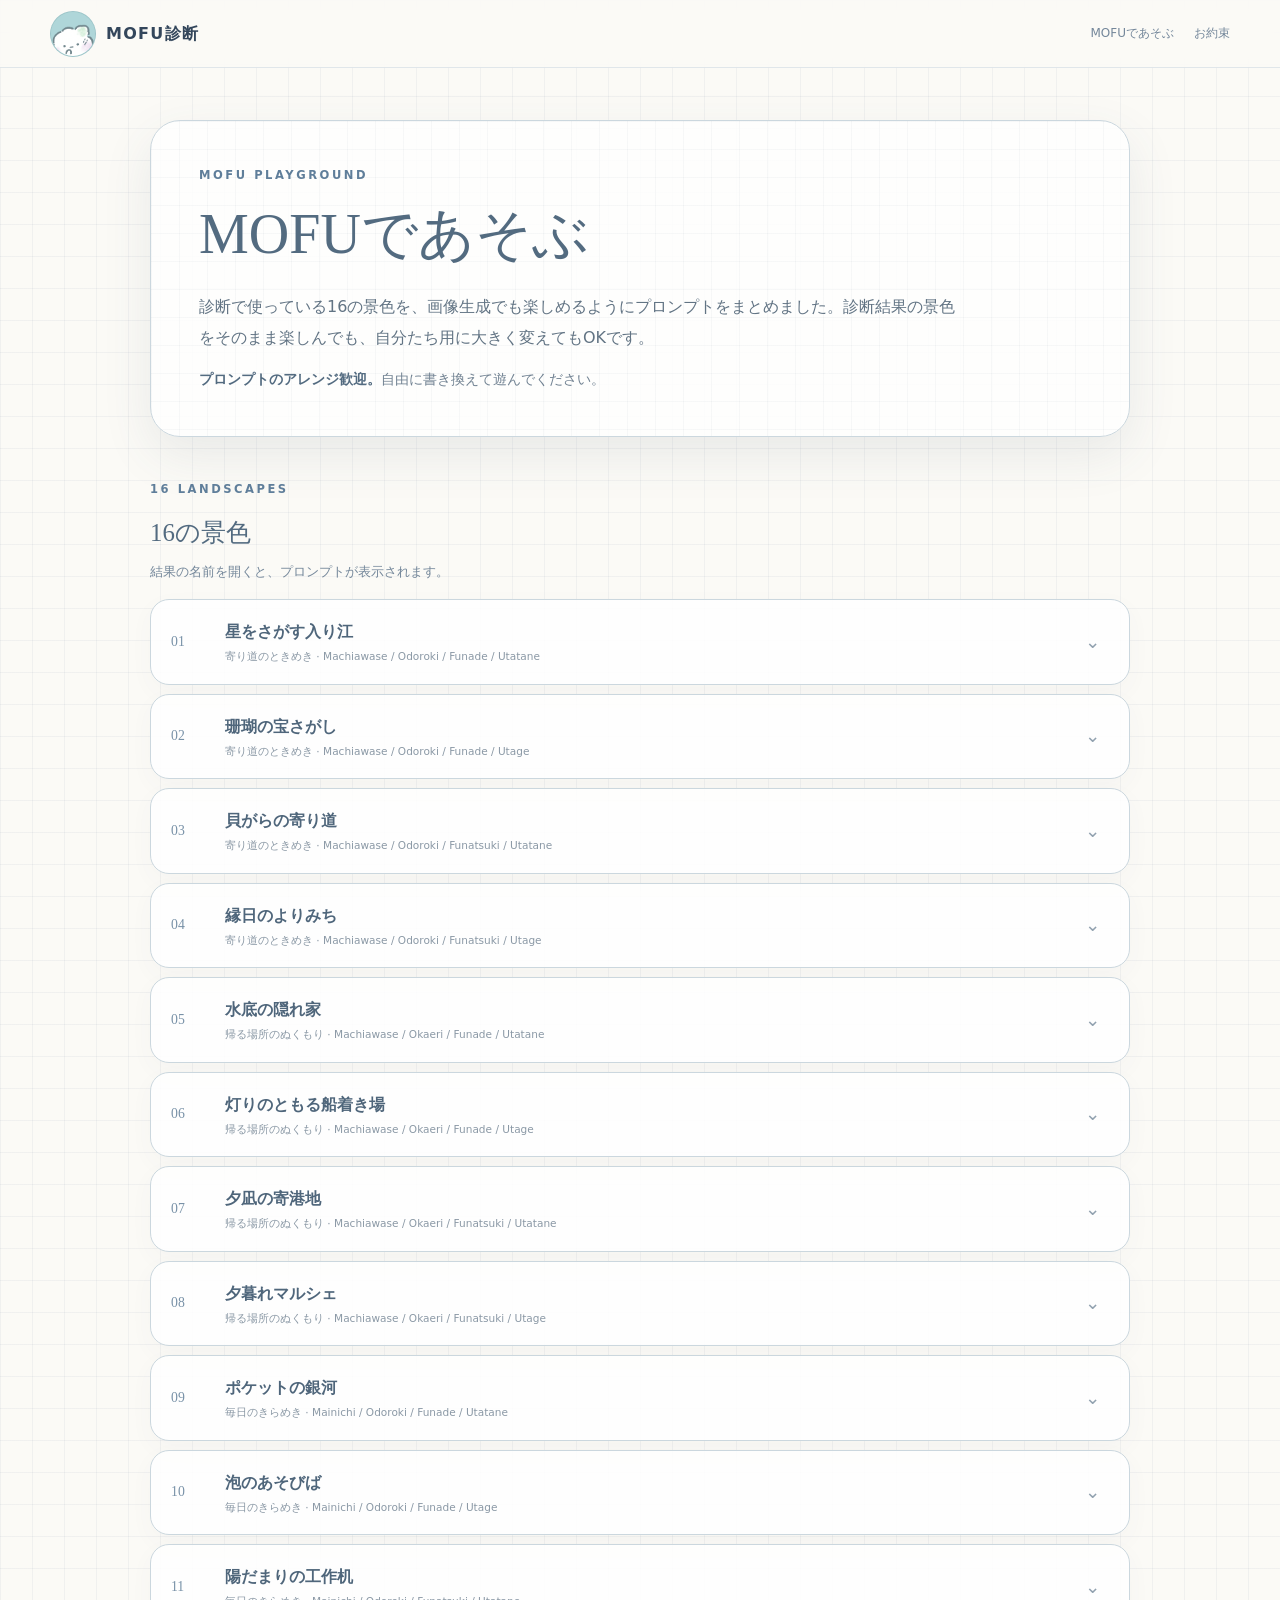
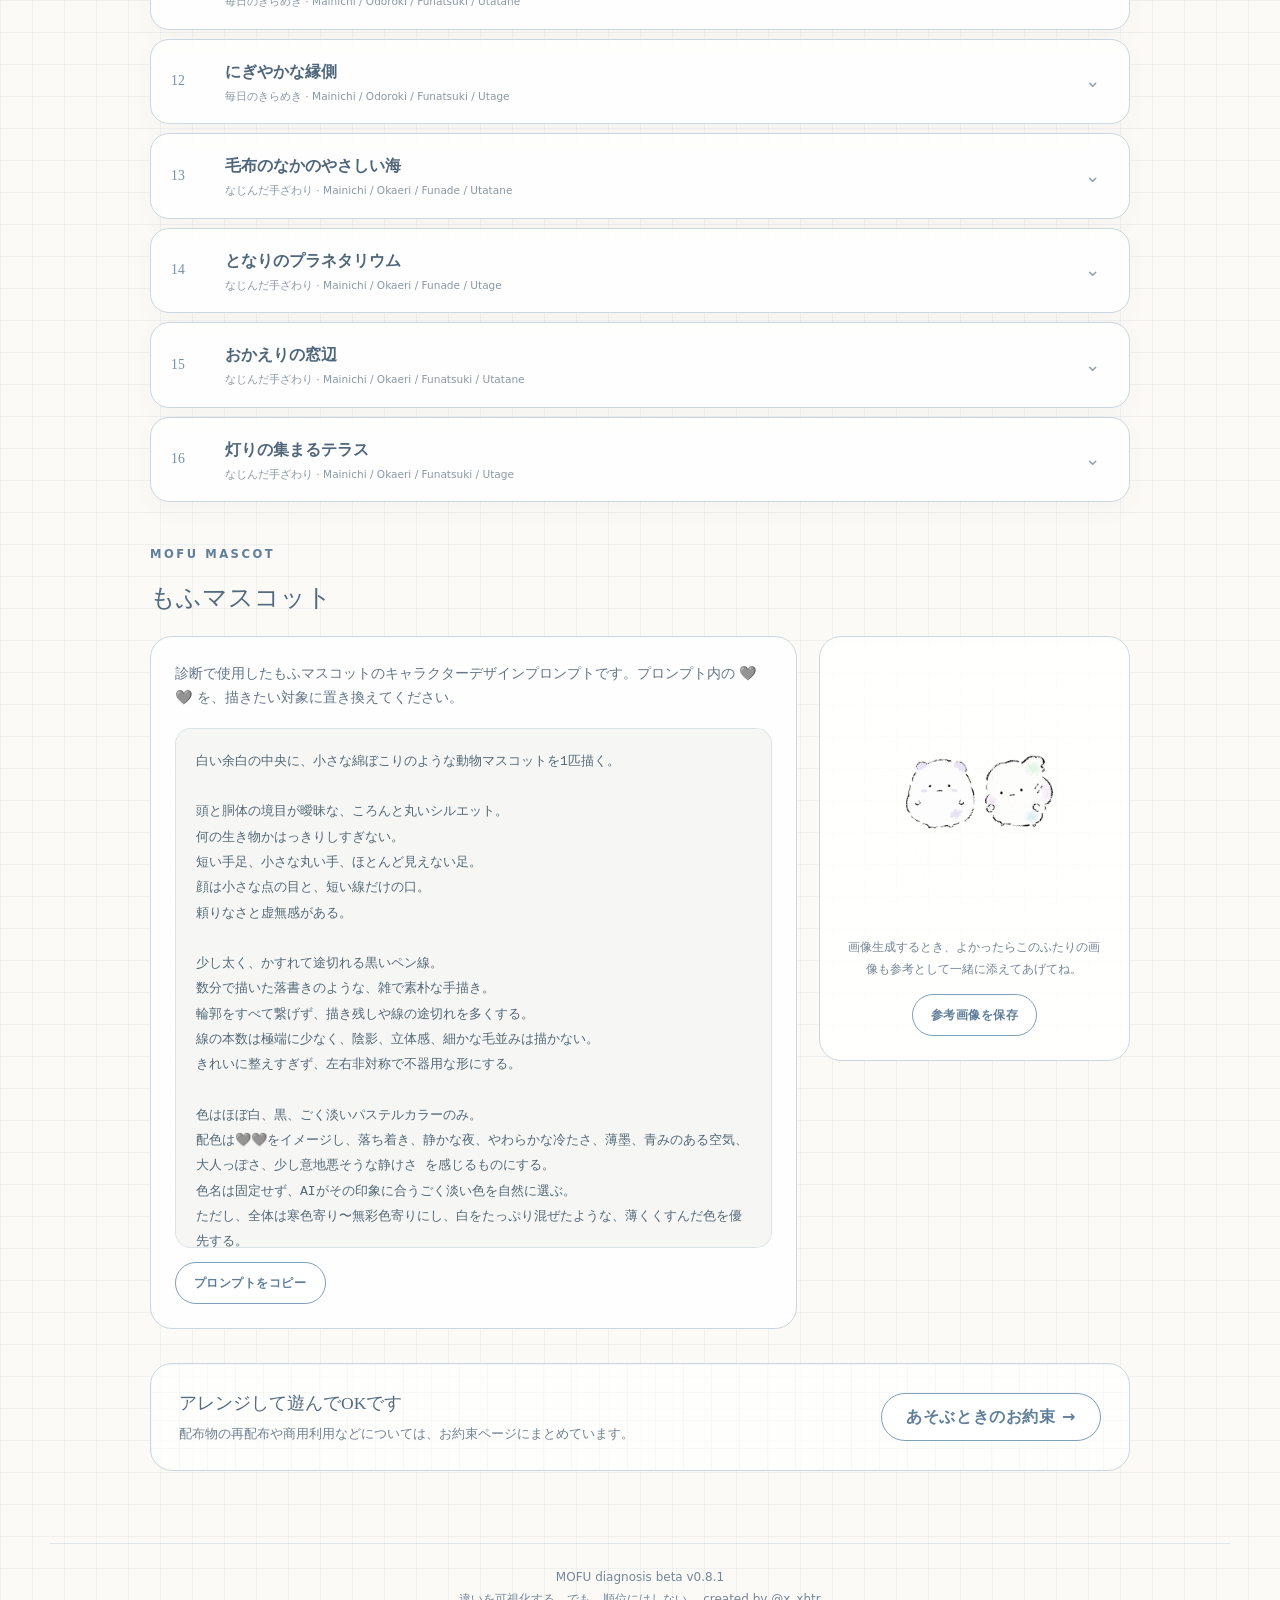
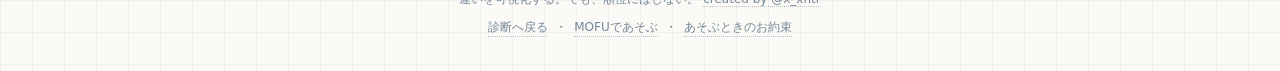
==== commit 56283824: "Update to v0.8.1" ====
--- a/prompts.html
+++ b/prompts.html
@@ -176,7 +176,7 @@
 </main>
 <script src="prompts.js"></script>
 <footer class="footer">
-  <div class="footer-line">MOFU diagnosis beta v0.8.0</div>
+  <div class="footer-line">MOFU diagnosis beta v0.8.1</div>
   <div class="footer-line">違いを可視化する。でも、順位にはしない。 <a href="https://x.com/x_xhtr" target="_blank" rel="noreferrer">created by @x_xhtr</a></div>
   <nav class="footer-nav" aria-label="サイト内リンク"><a href="index.html">診断へ戻る</a><span>・</span><a href="prompts.html">MOFUであそぶ</a><span>・</span><a href="rules.html">あそぶときのお約束</a></nav>
 </footer>
--- a/styles.css
+++ b/styles.css
@@ -423,7 +423,7 @@
 }
 
 
-/* ===== v0.8.0: 16-question edition + MOFU playground ===== */
+/* ===== v0.8.1: 16-question edition + MOFU playground ===== */
 a.brand{text-decoration:none}.button-link{text-decoration:none;display:inline-flex;align-items:center;justify-content:center}.compact-link{min-height:42px;padding:0 18px;font-size:.78rem}
 .footer-nav{display:flex;align-items:center;justify-content:center;gap:7px;flex-wrap:wrap;margin-top:5px}.footer-nav a{color:inherit;text-decoration:none;border-bottom:1px dotted rgba(116,135,154,.48)}
 .bonus-panel{margin-top:18px;border:1px solid var(--line);border-radius:24px;padding:26px 30px;display:flex;align-items:center;justify-content:space-between;gap:24px;background-color:rgba(255,255,255,.82);box-shadow:0 12px 32px rgba(72,93,111,.05)}
